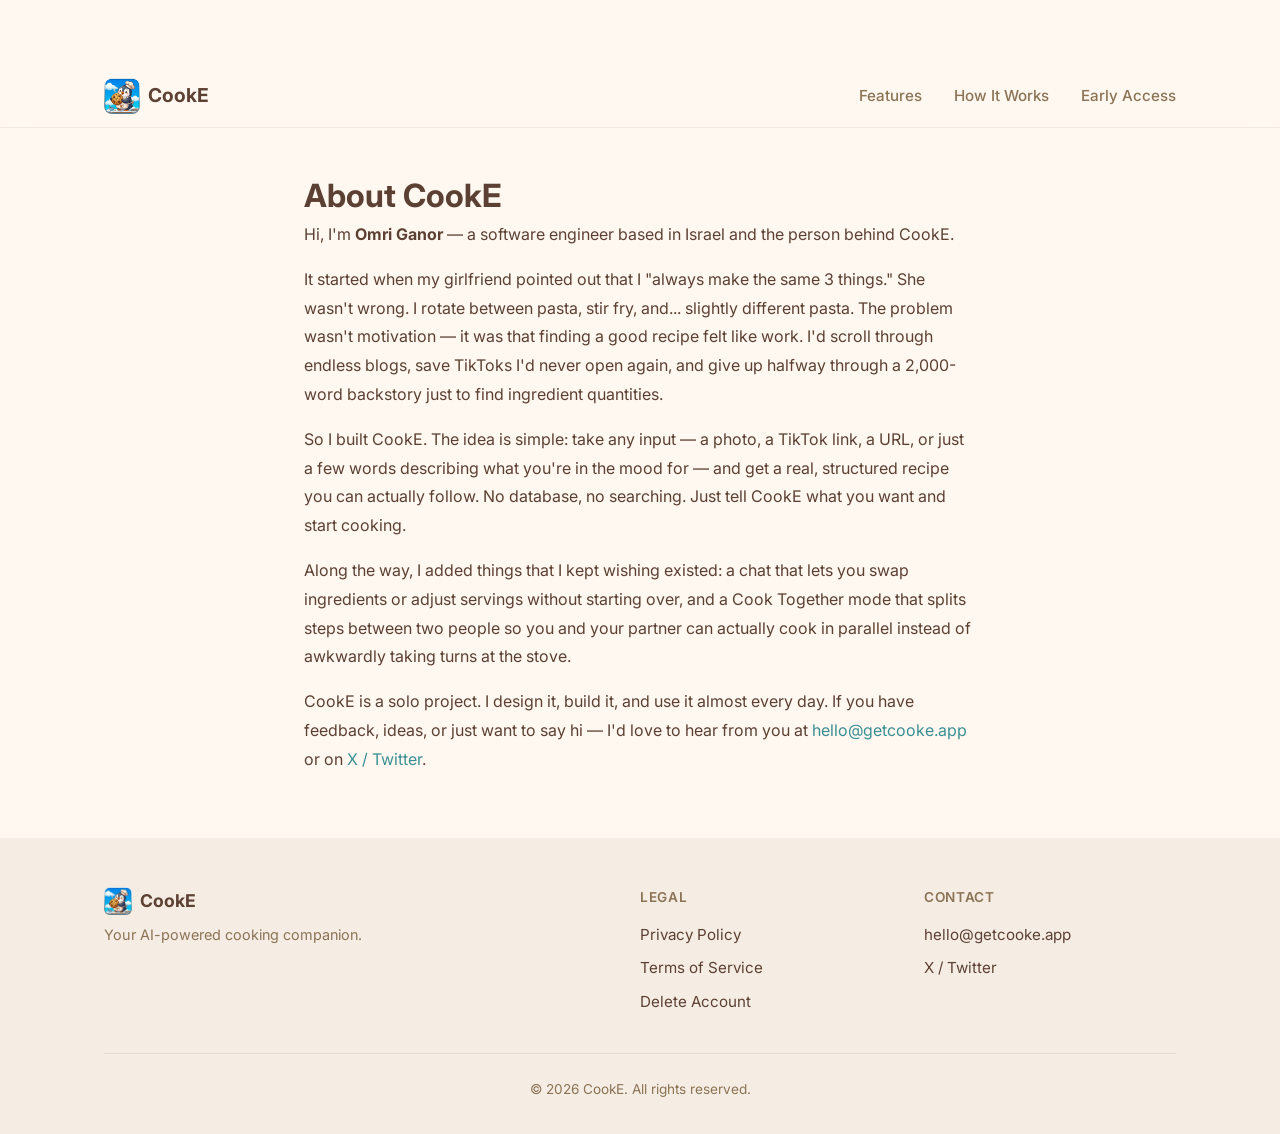
==== about.html @ f57ec5f0 "seo improvements" ====
<!DOCTYPE html>
<html lang="en">
<head>
  <meta charset="UTF-8">
  <meta name="viewport" content="width=device-width, initial-scale=1.0">
  <title>About — CookE</title>
  <meta name="description" content="CookE is built by Omri Ganor, a software engineer in Israel. The story behind the AI cooking companion — from always making the same 3 dishes to building an app that generates recipes from any photo, link, or idea.">
  <meta name="robots" content="index, follow">
  <link rel="canonical" href="https://getcooke.app/about.html">
  <meta name="theme-color" content="#4AAFB5">
  <script type="application/ld+json">
  {
    "@context": "https://schema.org",
    "@type": "AboutPage",
    "name": "About CookE",
    "url": "https://getcooke.app/about.html",
    "mainEntity": {
      "@type": "Organization",
      "@id": "https://getcooke.app/#organization",
      "name": "CookE",
      "founder": {
        "@type": "Person",
        "name": "Omri Ganor",
        "jobTitle": "Founder & Developer",
        "url": "https://getcooke.app/about.html"
      }
    }
  }
  </script>
  <link rel="icon" href="assets/icon/CookE_Icon_512.jpg" type="image/jpeg">
  <link rel="preconnect" href="https://fonts.googleapis.com">
  <link rel="preconnect" href="https://fonts.gstatic.com" crossorigin>
  <link rel="preload" as="style" href="https://fonts.googleapis.com/css2?family=Inter:wght@400;500;600;700&display=swap" onload="this.onload=null;this.rel='stylesheet'">
  <noscript><link rel="stylesheet" href="https://fonts.googleapis.com/css2?family=Inter:wght@400;500;600;700&display=swap"></noscript>
  <link rel="stylesheet" href="style.css">
</head>
<body class="page-legal">

  <nav class="site-nav">
    <div class="container">
      <a href="/" class="nav-brand">
        <img src="assets/icon/CookE_Icon_512.jpg" alt="CookE icon" width="36" height="36">
        CookE
      </a>
      <button class="hamburger" aria-label="Toggle menu">
        <span></span><span></span><span></span>
      </button>
      <ul class="nav-links">
        <li><a href="/#features">Features</a></li>
        <li><a href="/#how-it-works">How It Works</a></li>
        <li><a href="/#early-access">Early Access</a></li>
      </ul>
    </div>
  </nav>

  <main>
    <h1>About CookE</h1>

    <p>Hi, I'm <strong>Omri Ganor</strong> — a software engineer based in Israel and the person behind CookE.</p>

    <p>It started when my girlfriend pointed out that I "always make the same 3 things." She wasn't wrong. I rotate between pasta, stir fry, and... slightly different pasta. The problem wasn't motivation — it was that finding a good recipe felt like work. I'd scroll through endless blogs, save TikToks I'd never open again, and give up halfway through a 2,000-word backstory just to find ingredient quantities.</p>

    <p>So I built CookE. The idea is simple: take any input — a photo, a TikTok link, a URL, or just a few words describing what you're in the mood for — and get a real, structured recipe you can actually follow. No database, no searching. Just tell CookE what you want and start cooking.</p>

    <p>Along the way, I added things that I kept wishing existed: a chat that lets you swap ingredients or adjust servings without starting over, and a Cook Together mode that splits steps between two people so you and your partner can actually cook in parallel instead of awkwardly taking turns at the stove.</p>

    <p>CookE is a solo project. I design it, build it, and use it almost every day. If you have feedback, ideas, or just want to say hi — I'd love to hear from you at <a href="mailto:hello@getcooke.app">hello@getcooke.app</a> or on <a href="https://x.com/getcooke_app" target="_blank" rel="noopener">X / Twitter</a>.</p>
  </main>

  <footer class="site-footer">
    <div class="container">
      <div class="footer-grid">
        <div>
          <div class="footer-brand">
            <img src="assets/icon/CookE_Icon_512.jpg" alt="CookE" width="28" height="28">
            CookE
          </div>
          <p class="footer-tagline">Your AI-powered cooking companion.</p>
        </div>
        <div>
          <h4>Legal</h4>
          <ul class="footer-links">
            <li><a href="privacy-policy.html">Privacy Policy</a></li>
            <li><a href="terms-of-service.html">Terms of Service</a></li>
            <li><a href="delete-account.html">Delete Account</a></li>
          </ul>
        </div>
        <div>
          <h4>Contact</h4>
          <ul class="footer-links">
            <li><a href="mailto:hello@getcooke.app">hello@getcooke.app</a></li>
            <li><a href="https://x.com/getcooke_app" target="_blank" rel="noopener">X / Twitter</a></li>
          </ul>
        </div>
      </div>
      <div class="footer-bottom">
        &copy; 2026 CookE. All rights reserved.
      </div>
    </div>
  </footer>

  <script src="app.js" defer></script>
</body>
</html>
---- style.css ----
/* ===== Design Tokens ===== */
:root {
  --bg: #FFF8F0;
  --bg-alt: #F5EDE3;
  --accent: #4AAFB5;
  --accent-dark: #3A8F94;
  --text: #5C4033;
  --text-light: #8B7355;
  --white: #ffffff;
  --radius: 16px;
  --radius-sm: 10px;
  --nav-h: 64px;
}

/* ===== Reset ===== */
*, *::before, *::after { margin: 0; padding: 0; box-sizing: border-box; }

html { scroll-behavior: smooth; }

body {
  font-family: 'Inter', -apple-system, BlinkMacSystemFont, "Segoe UI", Roboto, sans-serif;
  line-height: 1.7;
  color: var(--text);
  background: var(--bg);
  -webkit-font-smoothing: antialiased;
}

img { display: block; max-width: 100%; }

a { color: var(--accent-dark); text-decoration: none; }
a:hover { text-decoration: underline; }

h1, h2, h3 { line-height: 1.25; }

/* ===== Utility ===== */
.container { max-width: 1120px; margin: 0 auto; padding: 0 1.5rem; }

.fade-in {
  opacity: 0;
  transform: translateY(24px);
  transition: opacity .6s ease, transform .6s ease;
}
.fade-in.visible {
  opacity: 1;
  transform: translateY(0);
}

/* ===== Navigation ===== */
.site-nav {
  position: sticky;
  top: 0;
  z-index: 100;
  background: rgba(255, 248, 240, .85);
  backdrop-filter: blur(12px);
  -webkit-backdrop-filter: blur(12px);
  border-bottom: 1px solid rgba(92, 64, 51, .08);
  height: var(--nav-h);
}

.site-nav .container {
  display: flex;
  align-items: center;
  justify-content: space-between;
  height: 100%;
}

.nav-brand {
  display: flex;
  align-items: center;
  gap: .5rem;
  font-weight: 700;
  font-size: 1.2rem;
  color: var(--text);
  text-decoration: none;
}

.nav-brand img { width: 36px; height: 36px; border-radius: 8px; }

.nav-links {
  display: flex;
  gap: 2rem;
  list-style: none;
}

.nav-links a {
  font-size: .95rem;
  font-weight: 500;
  color: var(--text-light);
  transition: color .2s;
}

.nav-links a:hover { color: var(--accent-dark); text-decoration: none; }

.hamburger {
  display: none;
  background: none;
  border: none;
  cursor: pointer;
  padding: .25rem;
}

.hamburger span {
  display: block;
  width: 24px;
  height: 2px;
  background: var(--text);
  margin: 5px 0;
  border-radius: 2px;
  transition: transform .3s, opacity .3s;
}

/* Mobile nav */
@media (max-width: 640px) {
  .hamburger { display: block; }

  .nav-links {
    position: fixed;
    top: var(--nav-h);
    left: 0;
    right: 0;
    background: rgba(255, 248, 240, .97);
    backdrop-filter: blur(12px);
    flex-direction: column;
    align-items: center;
    gap: 0;
    padding: 1rem 0;
    border-bottom: 1px solid rgba(92, 64, 51, .1);
    transform: translateY(-120%);
    transition: transform .3s ease;
  }

  .nav-links.open { transform: translateY(0); }

  .nav-links li { width: 100%; text-align: center; }

  .nav-links a {
    display: block;
    padding: .75rem 1rem;
    font-size: 1.05rem;
  }

  .hamburger.active span:nth-child(1) { transform: rotate(45deg) translate(5px, 5px); }
  .hamburger.active span:nth-child(2) { opacity: 0; }
  .hamburger.active span:nth-child(3) { transform: rotate(-45deg) translate(5px, -5px); }
}

/* ===== Hero ===== */
.hero {
  text-align: center;
  padding: 5rem 1.5rem 4rem;
}

.hero-icon {
  width: 120px;
  height: 120px;
  border-radius: 28px;
  margin: 0 auto 1.5rem;
  animation: bob 3s ease-in-out infinite;
}

@keyframes bob {
  0%, 100% { transform: translateY(0); }
  50% { transform: translateY(-10px); }
}

.hero h1 {
  font-size: 3.5rem;
  font-weight: 700;
  color: var(--text);
  margin-bottom: .5rem;
}

.hero .tagline {
  font-size: 1.35rem;
  font-weight: 500;
  color: var(--accent-dark);
  margin-bottom: 1rem;
}

.hero .description {
  max-width: 560px;
  margin: 0 auto 2rem;
  font-size: 1.1rem;
  color: var(--text-light);
}

.hero-ctas {
  display: flex;
  gap: 1rem;
  justify-content: center;
  flex-wrap: wrap;
  margin-bottom: 1rem;
}

.btn {
  display: inline-flex;
  align-items: center;
  gap: .5rem;
  padding: .85rem 2rem;
  border-radius: var(--radius-sm);
  font-size: 1.05rem;
  font-weight: 600;
  font-family: inherit;
  cursor: pointer;
  transition: background .2s, transform .15s;
  text-decoration: none;
  border: none;
}

.btn:hover { text-decoration: none; transform: translateY(-1px); }

.btn-primary {
  background: var(--accent);
  color: var(--white);
}

.btn-primary:hover { background: var(--accent-dark); }

.btn-outline {
  background: transparent;
  color: var(--accent-dark);
  border: 2px solid var(--accent);
}

.btn-outline:hover { background: rgba(74, 175, 181, .08); }

.btn-white {
  background: var(--white);
  color: var(--accent-dark);
}

.btn-white:hover { background: #f0f0f0; }

.hero-note {
  font-size: .9rem;
  color: var(--text-light);
}

/* ===== Early Access Badge ===== */
.early-access-badge {
  display: inline-block;
  background: rgba(74, 175, 181, .12);
  color: var(--accent-dark);
  font-size: .85rem;
  font-weight: 600;
  padding: .4rem 1rem;
  border-radius: 999px;
  margin-bottom: 1.25rem;
  border: 1px solid rgba(74, 175, 181, .25);
}

/* ===== Early Access Form ===== */
.early-access-form {
  display: flex;
  gap: .75rem;
  justify-content: center;
  flex-wrap: wrap;
  max-width: 480px;
  margin: 0 auto 1rem;
}

.early-access-form input[type="email"] {
  flex: 1;
  min-width: 220px;
  padding: .85rem 1.25rem;
  border: 2px solid rgba(92, 64, 51, .15);
  border-radius: var(--radius-sm);
  font-size: 1rem;
  font-family: inherit;
  background: var(--white);
  color: var(--text);
  outline: none;
  transition: border-color .2s;
}

.early-access-form input[type="email"]:focus {
  border-color: var(--accent);
}

.early-access-form input[type="email"]::placeholder {
  color: var(--text-light);
}

/* Dark variant (bottom CTA section) */
.early-access-form--dark input[type="email"] {
  background: rgba(255, 255, 255, .15);
  border-color: rgba(255, 255, 255, .3);
  color: var(--white);
}

.early-access-form--dark input[type="email"]::placeholder {
  color: rgba(255, 255, 255, .6);
}

.early-access-form--dark input[type="email"]:focus {
  border-color: var(--white);
}

/* Success message */
.form-success {
  display: none;
  font-size: 1rem;
  font-weight: 600;
  color: var(--accent-dark);
  margin-bottom: 1rem;
}

.form-success.show {
  display: block;
}

.early-access-form--hidden {
  display: none;
}

.early-access-form--hidden.open {
  display: flex;
}

.form-success--dark {
  color: var(--white);
}

.cta-subtitle {
  font-size: 1.1rem;
  color: rgba(255, 255, 255, .85);
  margin-bottom: 1.5rem;
}

/* ===== Store Badges ===== */
.store-badges {
  display: flex;
  gap: .75rem;
  justify-content: center;
  flex-wrap: wrap;
}

.store-badge {
  display: flex;
  align-items: center;
  gap: .6rem;
  padding: .6rem 1.2rem;
  border-radius: var(--radius-sm);
  background: #1a1a1a;
  color: var(--white);
  text-decoration: none;
}

.store-badge-icon {
  width: 24px;
  height: 24px;
  flex-shrink: 0;
}

.store-badge-label {
  display: block;
  font-size: .65rem;
  text-transform: uppercase;
  letter-spacing: .03em;
  opacity: .85;
}

.store-badge-store {
  display: block;
  font-size: .95rem;
  font-weight: 600;
  line-height: 1.2;
}

.store-badge.faded {
  opacity: .35;
  cursor: default;
  pointer-events: none;
}

.store-badge.faded.faded--dark {
  background: rgba(255, 255, 255, .15);
  opacity: .45;
}

/* Platform toggle */
.platform-toggle {
  display: flex;
  border-radius: var(--radius-sm);
  overflow: hidden;
  flex-shrink: 0;
  background: rgba(92, 64, 51, .08);
  padding: 4px;
  gap: 2px;
}

.platform-option {
  cursor: pointer;
  margin: 0;
  flex: 1;
}

.platform-option input {
  position: absolute;
  opacity: 0;
  pointer-events: none;
}

.platform-option span {
  display: flex;
  align-items: center;
  justify-content: center;
  padding: .6rem 1.2rem;
  font-size: .9rem;
  font-weight: 600;
  color: var(--text-light);
  background: transparent;
  border-radius: calc(var(--radius-sm) - 3px);
  transition: background .2s, color .2s;
  white-space: nowrap;
}

.platform-option input:checked + span {
  background: var(--accent);
  color: var(--white);
}

/* Dark variant */
.early-access-form--dark .platform-toggle {
  background: rgba(255, 255, 255, .1);
}

.early-access-form--dark .platform-option span {
  color: rgba(255, 255, 255, .6);
}

.early-access-form--dark .platform-option input:checked + span {
  background: var(--white);
  color: var(--accent-dark);
}

@media (max-width: 480px) {
  .early-access-form {
    flex-direction: column;
  }

  .early-access-form input[type="email"] {
    min-width: 0;
    width: 100%;
  }
}

/* ===== Feature Showcase ===== */
.features-showcase { padding: 4rem 0; }

.feature-block {
  display: grid;
  grid-template-columns: 1fr 1fr;
  gap: 3rem;
  align-items: center;
  margin-bottom: 5rem;
}

.feature-block:last-child { margin-bottom: 0; }

.feature-block.reverse .feature-visual { order: 2; }
.feature-block.reverse .feature-text { order: 1; }

.feature-text h2 {
  font-size: 2rem;
  font-weight: 700;
  color: var(--text);
  margin-bottom: .75rem;
}

.feature-text p {
  font-size: 1.1rem;
  color: var(--text-light);
  line-height: 1.7;
}

/* Phone mockup */
.phone-mockup {
  background: #1a1a1a;
  border-radius: 32px;
  padding: 10px;
  max-width: 280px;
  margin: 0 auto;
  box-shadow: 0 20px 60px rgba(0, 0, 0, .15);
}

.phone-mockup img {
  border-radius: 24px;
  width: 100%;
  display: block;
}

@media (max-width: 768px) {
  .feature-block {
    grid-template-columns: 1fr;
    gap: 2rem;
    margin-bottom: 3rem;
  }
  .feature-block.reverse .feature-visual { order: -1; }
  .feature-block.reverse .feature-text { order: 1; }

  .phone-mockup { max-width: 220px; }
}

/* ===== How It Works ===== */
.how-it-works {
  background: var(--bg-alt);
  padding: 5rem 0;
}

.how-it-works h2 {
  text-align: center;
  font-size: 2.25rem;
  font-weight: 700;
  margin-bottom: 3rem;
}

.steps {
  display: grid;
  grid-template-columns: repeat(3, 1fr);
  gap: 2rem;
  position: relative;
}

.step {
  text-align: center;
  position: relative;
}

.step-number {
  display: inline-flex;
  align-items: center;
  justify-content: center;
  width: 52px;
  height: 52px;
  border-radius: 50%;
  background: var(--accent);
  color: var(--white);
  font-size: 1.3rem;
  font-weight: 700;
  margin-bottom: 1rem;
}

.step h3 {
  font-size: 1.25rem;
  font-weight: 600;
  margin-bottom: .5rem;
}

.step p {
  font-size: 1rem;
  color: var(--text-light);
  max-width: 260px;
  margin: 0 auto;
}

/* Dashed connector */
.step:not(:last-child)::after {
  content: '';
  position: absolute;
  top: 26px;
  left: calc(50% + 36px);
  width: calc(100% - 72px);
  border-top: 2px dashed var(--accent);
  opacity: .4;
}

@media (max-width: 640px) {
  .steps { grid-template-columns: 1fr; gap: 2.5rem; }
  .step:not(:last-child)::after { display: none; }
}

/* ===== Screenshot Gallery ===== */
.gallery { padding: 5rem 0; }

.gallery h2 {
  text-align: center;
  font-size: 2.25rem;
  font-weight: 700;
  margin-bottom: 2.5rem;
}

.gallery-scroll {
  display: flex;
  gap: 1.5rem;
  overflow-x: auto;
  scroll-snap-type: x mandatory;
  -webkit-overflow-scrolling: touch;
  padding: 0 1.5rem 1.5rem;
}

.gallery-scroll::-webkit-scrollbar { height: 6px; }
.gallery-scroll::-webkit-scrollbar-track { background: transparent; }
.gallery-scroll::-webkit-scrollbar-thumb { background: rgba(92, 64, 51, .2); border-radius: 3px; }

.gallery-scroll .phone-mockup {
  flex-shrink: 0;
  scroll-snap-align: center;
  max-width: 240px;
}

@media (max-width: 640px) {
  .gallery-scroll .phone-mockup { max-width: 200px; }
}

/* ===== FAQ Section ===== */
.faq-section {
  background: var(--bg-alt);
  padding: 5rem 0;
}

.faq-section h2 {
  text-align: center;
  font-size: 2.25rem;
  font-weight: 700;
  margin-bottom: 3rem;
}

.faq-item {
  max-width: 720px;
  margin: 0 auto 2rem;
}

.faq-item h3 {
  font-size: 1.15rem;
  font-weight: 600;
  color: var(--text);
  margin-bottom: .5rem;
}

.faq-item p {
  font-size: 1rem;
  color: var(--text-light);
  line-height: 1.8;
}

@media (max-width: 768px) {
  .faq-section h2 { font-size: 1.75rem; }
}

/* ===== Download CTA ===== */
.download-cta {
  background: linear-gradient(135deg, var(--accent), var(--accent-dark));
  color: var(--white);
  text-align: center;
  padding: 5rem 1.5rem;
}

.download-cta img {
  width: 64px;
  height: 64px;
  border-radius: 16px;
  margin: 0 auto 1.5rem;
}

.download-cta h2 {
  font-size: 2rem;
  font-weight: 700;
  color: var(--white);
  margin-bottom: 1.5rem;
}

.download-cta .hero-note { color: rgba(255, 255, 255, .8); }

.download-cta .btn-white { margin-bottom: 1rem; }

/* ===== Footer ===== */
.site-footer {
  background: var(--bg-alt);
  padding: 3rem 0 2rem;
}

.footer-grid {
  display: grid;
  grid-template-columns: 2fr 1fr 1fr;
  gap: 2rem;
  margin-bottom: 2rem;
}

.footer-brand {
  display: flex;
  align-items: center;
  gap: .5rem;
  font-weight: 700;
  font-size: 1.1rem;
  margin-bottom: .5rem;
  color: var(--text);
}

.footer-brand img { width: 28px; height: 28px; border-radius: 6px; }

.footer-tagline { font-size: .9rem; color: var(--text-light); }

.site-footer h4 {
  font-size: .85rem;
  font-weight: 600;
  text-transform: uppercase;
  letter-spacing: .05em;
  color: var(--text-light);
  margin-bottom: .75rem;
}

.footer-links {
  list-style: none;
}

.footer-links li { margin-bottom: .4rem; }

.footer-links a {
  font-size: .95rem;
  color: var(--text);
}

.footer-links a:hover { color: var(--accent-dark); }

.footer-bottom {
  border-top: 1px solid rgba(92, 64, 51, .1);
  padding-top: 1.5rem;
  text-align: center;
  font-size: .85rem;
  color: var(--text-light);
}

@media (max-width: 640px) {
  .footer-grid { grid-template-columns: 1fr; text-align: center; }
}

/* ===== Legal Pages ===== */
.page-legal {
  padding-top: var(--nav-h);
}

.page-legal main {
  max-width: 720px;
  margin: 0 auto;
  padding: 3rem 1.5rem;
}

.page-legal main h1 {
  font-size: 2rem;
  font-weight: 700;
  margin-bottom: .25rem;
}

.page-legal main h2 {
  font-size: 1.35rem;
  font-weight: 600;
  margin-top: 2rem;
  margin-bottom: .75rem;
}

.page-legal main h3 {
  font-size: 1.1rem;
  font-weight: 600;
  margin-top: 1.5rem;
  margin-bottom: .5rem;
}

.page-legal main p {
  margin-bottom: 1rem;
  line-height: 1.8;
}

.page-legal main ul,
.page-legal main ol {
  margin-bottom: 1rem;
  padding-left: 1.5rem;
}

.page-legal main li { margin-bottom: .4rem; }

.effective-date {
  color: var(--text-light);
  font-size: .9rem;
  margin-bottom: 2rem;
}

/* ===== Responsive Typography ===== */
@media (max-width: 768px) {
  .hero h1 { font-size: 2.5rem; }
  .hero .tagline { font-size: 1.15rem; }
  .hero .description { font-size: 1rem; }
  .feature-text h2 { font-size: 1.6rem; }
  .how-it-works h2, .gallery h2, .faq-section h2, .download-cta h2 { font-size: 1.75rem; }

}
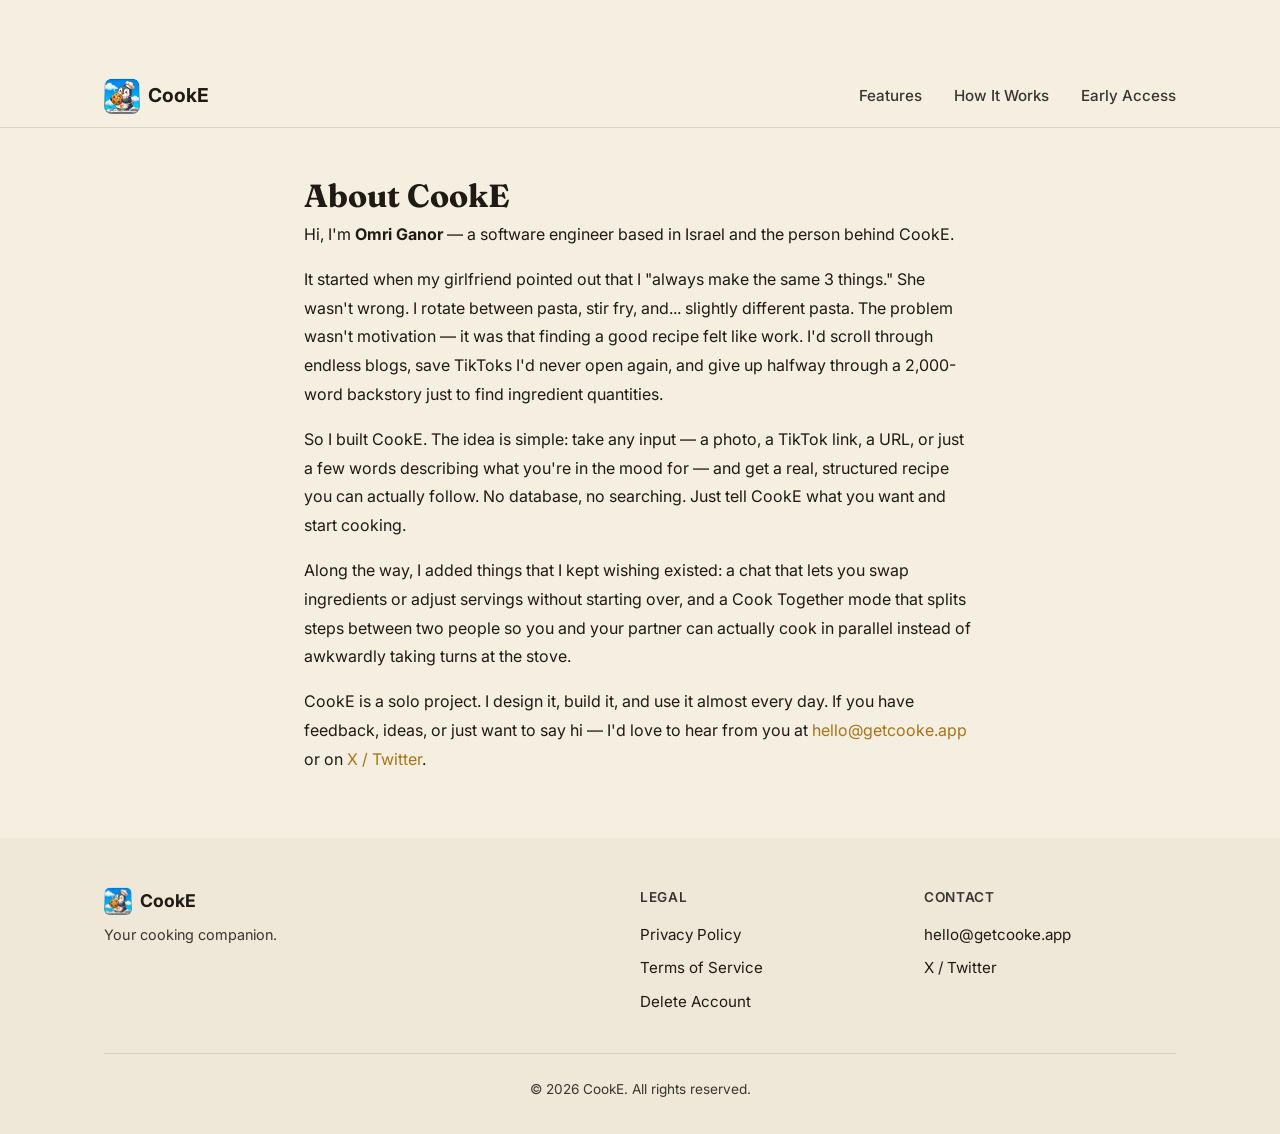
==== commit 6756594b: "adjusted websites to new coloring" ====
--- a/about.html
+++ b/about.html
@@ -7,7 +7,7 @@
   <meta name="description" content="CookE is built by Omri Ganor, a software engineer in Israel. The story behind the AI cooking companion — from always making the same 3 dishes to building an app that generates recipes from any photo, link, or idea.">
   <meta name="robots" content="index, follow">
   <link rel="canonical" href="https://getcooke.app/about.html">
-  <meta name="theme-color" content="#4AAFB5">
+  <meta name="theme-color" content="#C48A1E">
   <script type="application/ld+json">
   {
     "@context": "https://schema.org",
@@ -30,8 +30,8 @@
   <link rel="icon" href="assets/icon/CookE_Icon_512.jpg" type="image/jpeg">
   <link rel="preconnect" href="https://fonts.googleapis.com">
   <link rel="preconnect" href="https://fonts.gstatic.com" crossorigin>
-  <link rel="preload" as="style" href="https://fonts.googleapis.com/css2?family=Inter:wght@400;500;600;700&display=swap" onload="this.onload=null;this.rel='stylesheet'">
-  <noscript><link rel="stylesheet" href="https://fonts.googleapis.com/css2?family=Inter:wght@400;500;600;700&display=swap"></noscript>
+  <link rel="preload" as="style" href="https://fonts.googleapis.com/css2?family=Inter:wght@400;500;600;700&family=Fraunces:ital,opsz,wght@0,9..144,600;1,9..144,600&family=Caveat:wght@500&display=swap" onload="this.onload=null;this.rel='stylesheet'">
+  <noscript><link rel="stylesheet" href="https://fonts.googleapis.com/css2?family=Inter:wght@400;500;600;700&family=Fraunces:ital,opsz,wght@0,9..144,600;1,9..144,600&family=Caveat:wght@500&display=swap"></noscript>
   <link rel="stylesheet" href="style.css">
 </head>
 <body class="page-legal">
@@ -75,7 +75,7 @@
             <img src="assets/icon/CookE_Icon_512.jpg" alt="CookE" width="28" height="28">
             CookE
           </div>
-          <p class="footer-tagline">Your AI-powered cooking companion.</p>
+          <p class="footer-tagline">Your cooking companion.</p>
         </div>
         <div>
           <h4>Legal</h4>
--- a/style.css
+++ b/style.css
@@ -1,12 +1,17 @@
-/* ===== Design Tokens ===== */
+/* ===== Design Tokens — Saffron Editorial ===== */
 :root {
-  --bg: #FFF8F0;
-  --bg-alt: #F5EDE3;
-  --accent: #4AAFB5;
-  --accent-dark: #3A8F94;
-  --text: #5C4033;
-  --text-light: #8B7355;
-  --white: #ffffff;
+  --bg: #F5EFE1;
+  --bg-alt: #EFE8D8;
+  --surface: #FAF6EF;
+  --accent: #C48A1E;
+  --accent-dark: #A87318;
+  --accent-warm: #C65D3B;
+  --text: #1E1A14;
+  --text-light: #3A3530;
+  --text-muted: #6B6052;
+  --white: #FAF6EF;
+  --border: rgba(30, 26, 20, 0.12);
+  --border-light: rgba(30, 26, 20, 0.06);
   --radius: 16px;
   --radius-sm: 10px;
   --nav-h: 64px;
@@ -32,6 +37,11 @@
 
 h1, h2, h3 { line-height: 1.25; }
 
+/* Saffron Editorial — serif hero, handwritten accent */
+.hero h1,
+.page-legal main h1 { font-family: 'Fraunces', serif; }
+.accent-text { font-family: 'Caveat', cursive; }
+
 /* ===== Utility ===== */
 .container { max-width: 1120px; margin: 0 auto; padding: 0 1.5rem; }
 
@@ -50,10 +60,10 @@
   position: sticky;
   top: 0;
   z-index: 100;
-  background: rgba(255, 248, 240, .85);
+  background: rgba(245, 239, 225, .85);
   backdrop-filter: blur(12px);
   -webkit-backdrop-filter: blur(12px);
-  border-bottom: 1px solid rgba(92, 64, 51, .08);
+  border-bottom: 1px solid var(--border);
   height: var(--nav-h);
 }
 
@@ -118,13 +128,13 @@
     top: var(--nav-h);
     left: 0;
     right: 0;
-    background: rgba(255, 248, 240, .97);
+    background: rgba(245, 239, 225, .97);
     backdrop-filter: blur(12px);
     flex-direction: column;
     align-items: center;
     gap: 0;
     padding: 1rem 0;
-    border-bottom: 1px solid rgba(92, 64, 51, .1);
+    border-bottom: 1px solid var(--border);
     transform: translateY(-120%);
     transition: transform .3s ease;
   }
@@ -186,9 +196,10 @@
 
 .hero-ctas {
   display: flex;
-  gap: 1rem;
-  justify-content: center;
-  flex-wrap: wrap;
+  flex-direction: column;
+  align-items: center;
+  gap: .75rem;
+  width: 100%;
   margin-bottom: 1rem;
 }
 
@@ -222,14 +233,14 @@
   border: 2px solid var(--accent);
 }
 
-.btn-outline:hover { background: rgba(74, 175, 181, .08); }
+.btn-outline:hover { background: rgba(196, 138, 30, .08); }
 
 .btn-white {
   background: var(--white);
   color: var(--accent-dark);
 }
 
-.btn-white:hover { background: #f0f0f0; }
+.btn-white:hover { background: var(--bg-alt); }
 
 .hero-note {
   font-size: .9rem;
@@ -239,14 +250,14 @@
 /* ===== Early Access Badge ===== */
 .early-access-badge {
   display: inline-block;
-  background: rgba(74, 175, 181, .12);
+  background: rgba(196, 138, 30, .12);
   color: var(--accent-dark);
   font-size: .85rem;
   font-weight: 600;
   padding: .4rem 1rem;
   border-radius: 999px;
   margin-bottom: 1.25rem;
-  border: 1px solid rgba(74, 175, 181, .25);
+  border: 1px solid rgba(196, 138, 30, .25);
 }
 
 /* ===== Early Access Form ===== */
@@ -263,7 +274,7 @@
   flex: 1;
   min-width: 220px;
   padding: .85rem 1.25rem;
-  border: 2px solid rgba(92, 64, 51, .15);
+  border: 2px solid var(--border);
   border-radius: var(--radius-sm);
   font-size: 1rem;
   font-family: inherit;
@@ -341,7 +352,7 @@
   gap: .6rem;
   padding: .6rem 1.2rem;
   border-radius: var(--radius-sm);
-  background: #1a1a1a;
+  background: var(--text);
   color: var(--white);
   text-decoration: none;
 }
@@ -384,7 +395,7 @@
   border-radius: var(--radius-sm);
   overflow: hidden;
   flex-shrink: 0;
-  background: rgba(92, 64, 51, .08);
+  background: var(--border);
   padding: 4px;
   gap: 2px;
 }
@@ -476,7 +487,7 @@
 
 /* Phone mockup */
 .phone-mockup {
-  background: #1a1a1a;
+  background: var(--text);
   border-radius: 32px;
   padding: 10px;
   max-width: 280px;
@@ -591,7 +602,7 @@
 
 .gallery-scroll::-webkit-scrollbar { height: 6px; }
 .gallery-scroll::-webkit-scrollbar-track { background: transparent; }
-.gallery-scroll::-webkit-scrollbar-thumb { background: rgba(92, 64, 51, .2); border-radius: 3px; }
+.gallery-scroll::-webkit-scrollbar-thumb { background: rgba(30, 26, 20, .2); border-radius: 3px; }
 
 .gallery-scroll .phone-mockup {
   flex-shrink: 0;
@@ -714,7 +725,7 @@
 .footer-links a:hover { color: var(--accent-dark); }
 
 .footer-bottom {
-  border-top: 1px solid rgba(92, 64, 51, .1);
+  border-top: 1px solid var(--border);
   padding-top: 1.5rem;
   text-align: center;
   font-size: .85rem;
@@ -773,6 +784,76 @@
   color: var(--text-light);
   font-size: .9rem;
   margin-bottom: 2rem;
+}
+
+/* ===== iOS notice & waitlist ===== */
+.hero-waitlist-label {
+  font-size: 1rem;
+  color: var(--text-light);
+  margin-bottom: 0;
+  text-align: center;
+}
+
+.ios-waitlist-label {
+  font-size: .95rem;
+  color: rgba(255,255,255,.8);
+  margin-top: 2rem;
+  margin-bottom: .75rem;
+}
+
+.ios-waitlist-form {
+  display: flex;
+  gap: .5rem;
+  max-width: 420px;
+  margin: 0 auto;
+  justify-content: center;
+}
+
+.ios-waitlist-form input[type="email"] {
+  flex: 1;
+  padding: .75rem 1rem;
+  border: 2px solid rgba(255,255,255,.3);
+  border-radius: var(--radius-sm);
+  background: rgba(255,255,255,.1);
+  color: #fff;
+  font-size: 1rem;
+}
+
+.ios-waitlist-form input[type="email"]::placeholder {
+  color: rgba(255,255,255,.5);
+}
+
+.ios-waitlist-form .btn {
+  flex-shrink: 0;
+}
+
+.ios-waitlist-form .btn:disabled {
+  opacity: .6;
+  cursor: not-allowed;
+}
+
+/* ===== Store listing gallery ===== */
+.gallery-scroll--store {
+  display: flex;
+  gap: 20px;
+  overflow-x: auto;
+  scroll-snap-type: x mandatory;
+  -webkit-overflow-scrolling: touch;
+  padding: 0 24px 24px;
+}
+
+.store-listing-img {
+  width: 380px;
+  height: auto;
+  border-radius: 16px;
+  flex-shrink: 0;
+  scroll-snap-align: center;
+  box-shadow: 0 4px 24px rgba(0,0,0,.1);
+}
+
+@media (max-width: 640px) {
+  .store-listing-img { width: 280px; }
+  .ios-waitlist-form { flex-direction: column; }
 }
 
 /* ===== Responsive Typography ===== */
